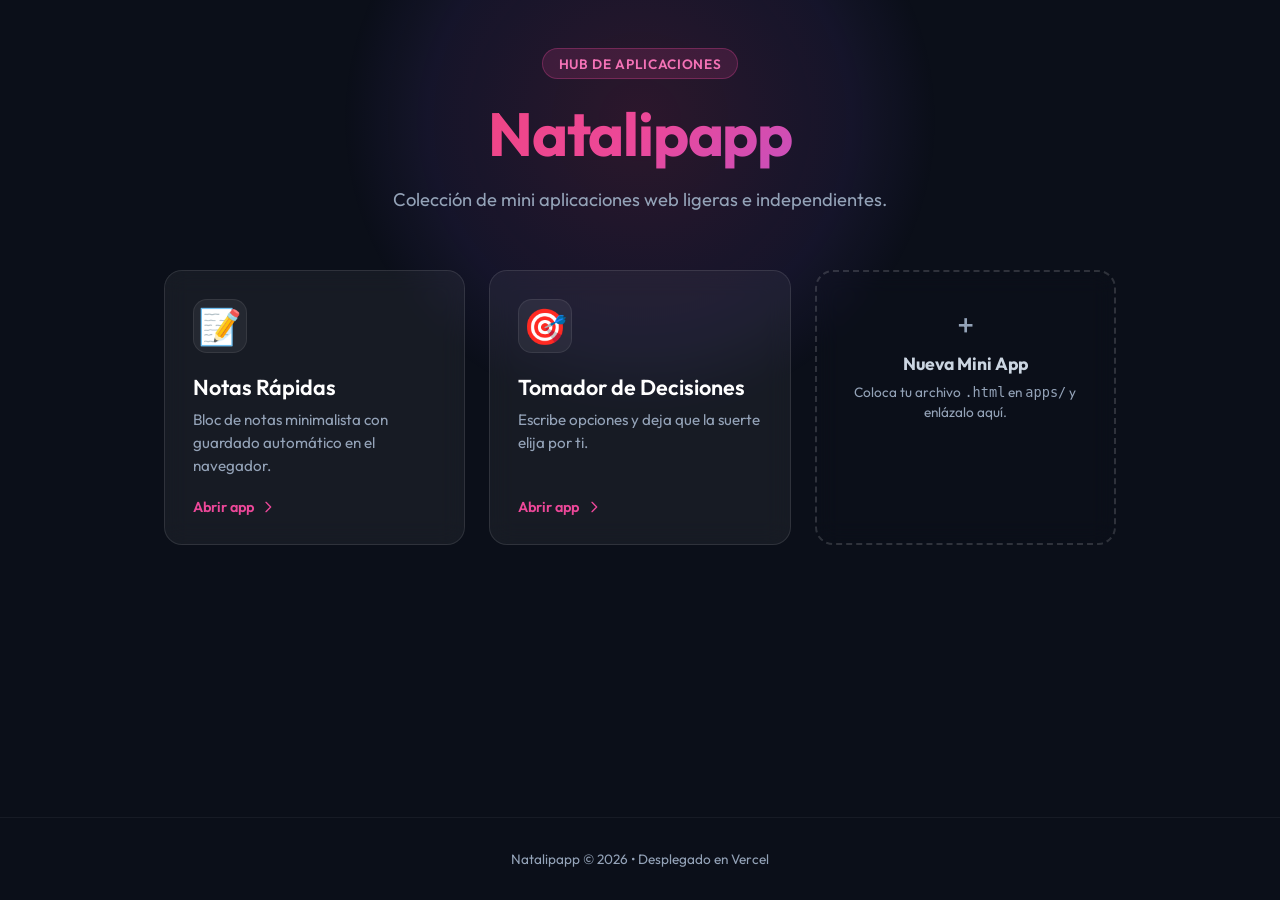
==== index.html @ dc3be876 "Initial commit: Natalipapp hub y primeras mini apps" ====
<!DOCTYPE html>
<html lang="es">
<head>
  <meta charset="UTF-8">
  <meta name="viewport" content="width=device-width, initial-scale=1.0">
  <title>Natalipapp - Hub de Mini Apps</title>
  <link rel="preconnect" href="https://fonts.googleapis.com">
  <link rel="preconnect" href="https://fonts.gstatic.com" crossorigin>
  <link href="https://fonts.googleapis.com/css2?family=Outfit:wght@300;400;600;700&display=swap" rel="stylesheet">
  <style>
    :root {
      --bg: #0b0f19;
      --card-bg: rgba(255, 255, 255, 0.05);
      --card-border: rgba(255, 255, 255, 0.1);
      --card-hover-border: rgba(236, 72, 153, 0.5);
      --accent: #ec4899;
      --accent-gradient: linear-gradient(135deg, #f43f5e 0%, #ec4899 50%, #8b5cf6 100%);
      --text: #f8fafc;
      --text-muted: #94a3b8;
    }

    * {
      box-sizing: border-box;
      margin: 0;
      padding: 0;
    }

    body {
      font-family: 'Outfit', sans-serif;
      background-color: var(--bg);
      color: var(--text);
      min-height: 100vh;
      display: flex;
      flex-direction: column;
      position: relative;
      overflow-x: hidden;
    }

    /* Fondo ambiental */
    body::before {
      content: '';
      position: fixed;
      top: -20%;
      left: 50%;
      transform: translateX(-50%);
      width: 600px;
      height: 600px;
      background: radial-gradient(circle, rgba(236, 72, 153, 0.15) 0%, rgba(139, 92, 246, 0.08) 50%, transparent 70%);
      pointer-events: none;
      z-index: 0;
    }

    .container {
      max-width: 1000px;
      margin: 0 auto;
      padding: 3rem 1.5rem;
      width: 100%;
      z-index: 1;
      flex: 1;
    }

    header {
      text-align: center;
      margin-bottom: 3.5rem;
    }

    .badge {
      display: inline-block;
      padding: 0.35rem 1rem;
      background: rgba(236, 72, 153, 0.15);
      border: 1px solid rgba(236, 72, 153, 0.3);
      color: #f472b6;
      border-radius: 9999px;
      font-size: 0.85rem;
      font-weight: 600;
      letter-spacing: 0.05em;
      text-transform: uppercase;
      margin-bottom: 1rem;
    }

    h1 {
      font-size: clamp(2.5rem, 6vw, 3.8rem);
      font-weight: 700;
      background: var(--accent-gradient);
      -webkit-background-clip: text;
      -webkit-text-fill-color: transparent;
      margin-bottom: 0.8rem;
      letter-spacing: -0.02em;
    }

    p.subtitle {
      color: var(--text-muted);
      font-size: 1.15rem;
      max-width: 550px;
      margin: 0 auto;
      line-height: 1.6;
    }

    .grid {
      display: grid;
      grid-template-columns: repeat(auto-fill, minmax(280px, 1fr));
      gap: 1.5rem;
    }

    .card {
      background: var(--card-bg);
      border: 1px solid var(--card-border);
      border-radius: 18px;
      padding: 1.75rem;
      text-decoration: none;
      color: inherit;
      display: flex;
      flex-direction: column;
      backdrop-filter: blur(12px);
      transition: all 0.25s cubic-bezier(0.16, 1, 0.3, 1);
      position: relative;
      overflow: hidden;
    }

    .card:hover {
      transform: translateY(-4px);
      border-color: var(--card-hover-border);
      box-shadow: 0 16px 32px rgba(236, 72, 153, 0.12);
    }

    .card-icon {
      font-size: 2.2rem;
      margin-bottom: 1.25rem;
      width: 54px;
      height: 54px;
      display: flex;
      align-items: center;
      justify-content: center;
      background: rgba(255, 255, 255, 0.06);
      border-radius: 14px;
      border: 1px solid rgba(255, 255, 255, 0.08);
    }

    .card h2 {
      font-size: 1.35rem;
      font-weight: 600;
      margin-bottom: 0.5rem;
      color: #fff;
    }

    .card p {
      color: var(--text-muted);
      font-size: 0.95rem;
      line-height: 1.5;
      margin-bottom: 1.25rem;
      flex-grow: 1;
    }

    .card-footer {
      display: flex;
      align-items: center;
      gap: 0.4rem;
      color: #ec4899;
      font-weight: 600;
      font-size: 0.9rem;
    }

    .card-footer svg {
      width: 16px;
      height: 16px;
      transition: transform 0.2s ease;
    }

    .card:hover .card-footer svg {
      transform: translateX(4px);
    }

    /* Tarjeta para añadir una nueva app */
    .card.add-card {
      border: 2px dashed rgba(255, 255, 255, 0.15);
      background: transparent;
      align-items: center;
      justify-content: center;
      text-align: center;
      padding: 2rem;
    }

    .card.add-card:hover {
      border-color: rgba(255, 255, 255, 0.4);
      background: rgba(255, 255, 255, 0.02);
      transform: none;
      box-shadow: none;
    }

    .card.add-card .plus-icon {
      font-size: 2rem;
      color: var(--text-muted);
      margin-bottom: 0.5rem;
    }

    footer {
      text-align: center;
      padding: 2rem 1rem;
      color: var(--text-muted);
      font-size: 0.85rem;
      border-top: 1px solid rgba(255, 255, 255, 0.05);
      z-index: 1;
    }
  </style>
</head>
<body>
  <div class="container">
    <header>
      <span class="badge">Hub de Aplicaciones</span>
      <h1>Natalipapp</h1>
      <p class="subtitle">Colección de mini aplicaciones web ligeras e independientes.</p>
    </header>

    <main class="grid">
      <!-- App 1: Notas Rápidas -->
      <a href="apps/notas.html" class="card">
        <div class="card-icon">📝</div>
        <h2>Notas Rápidas</h2>
        <p>Bloc de notas minimalista con guardado automático en el navegador.</p>
        <div class="card-footer">
          Abrir app
          <svg fill="none" stroke="currentColor" viewBox="0 0 24 24"><path stroke-linecap="round" stroke-linejoin="round" stroke-width="2" d="M9 5l7 7-7 7"/></svg>
        </div>
      </a>

      <!-- App 2: Ruleta de Decisiones -->
      <a href="apps/decision.html" class="card">
        <div class="card-icon">🎯</div>
        <h2>Tomador de Decisiones</h2>
        <p>Escribe opciones y deja que la suerte elija por ti.</p>
        <div class="card-footer">
          Abrir app
          <svg fill="none" stroke="currentColor" viewBox="0 0 24 24"><path stroke-linecap="round" stroke-linejoin="round" stroke-width="2" d="M9 5l7 7-7 7"/></svg>
        </div>
      </a>

      <!-- Tarjeta informativa de cómo añadir más -->
      <div class="card add-card">
        <div class="plus-icon">+</div>
        <h3 style="font-size: 1.1rem; margin-bottom: 0.4rem; color: #cbd5e1;">Nueva Mini App</h3>
        <p style="font-size: 0.85rem; margin-bottom: 0;">Coloca tu archivo <code>.html</code> en <code>apps/</code> y enlázalo aquí.</p>
      </div>
    </main>
  </div>

  <footer>
    <p>Natalipapp &copy; 2026 &bull; Desplegado en Vercel</p>
  </footer>
</body>
</html>
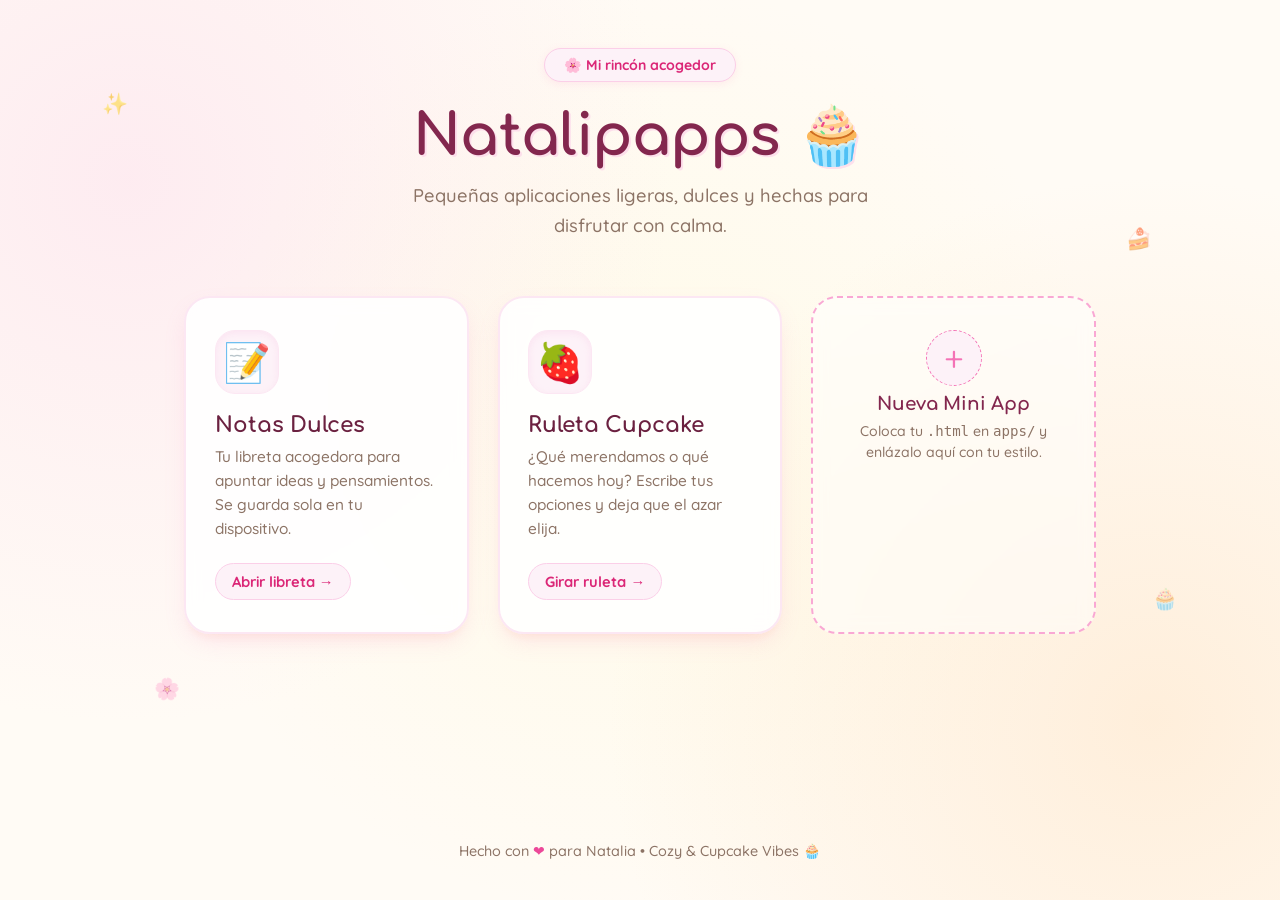
==== commit 0f933692: "Design: Cute, cozy, lofi & cupcake theme" ====
--- a/index.html
+++ b/index.html
@@ -3,20 +3,27 @@
 <head>
   <meta charset="UTF-8">
   <meta name="viewport" content="width=device-width, initial-scale=1.0">
-  <title>Natalipapp - Hub de Mini Apps</title>
+  <title>🧁 Natalipapps — Cozy & Cute Hub</title>
   <link rel="preconnect" href="https://fonts.googleapis.com">
   <link rel="preconnect" href="https://fonts.gstatic.com" crossorigin>
-  <link href="https://fonts.googleapis.com/css2?family=Outfit:wght@300;400;600;700&display=swap" rel="stylesheet">
+  <link href="https://fonts.googleapis.com/css2?family=Comfortaa:wght@400;600;700&family=Quicksand:wght@400;500;600;700&display=swap" rel="stylesheet">
   <style>
     :root {
-      --bg: #0b0f19;
-      --card-bg: rgba(255, 255, 255, 0.05);
-      --card-border: rgba(255, 255, 255, 0.1);
-      --card-hover-border: rgba(236, 72, 153, 0.5);
-      --accent: #ec4899;
-      --accent-gradient: linear-gradient(135deg, #f43f5e 0%, #ec4899 50%, #8b5cf6 100%);
-      --text: #f8fafc;
-      --text-muted: #94a3b8;
+      --bg-cream: #fffbf5;
+      --bg-warm: #fff5ec;
+      --pastel-pink: #fbcfe8;
+      --pastel-rose: #f472b6;
+      --pastel-cream: #fef3c7;
+      --pastel-peach: #fed7aa;
+      --pastel-lavender: #e9d5ff;
+      --pastel-mint: #ccfbf1;
+      --pastel-vanilla: #fef9c3;
+      --text-main: #4a3b32;
+      --text-muted: #8c7365;
+      --card-bg: rgba(255, 255, 255, 0.88);
+      --card-border: #fce7f3;
+      --shadow-cozy: 0 10px 25px -5px rgba(244, 114, 182, 0.18), 0 8px 10px -6px rgba(251, 146, 60, 0.1);
+      --shadow-hover: 0 20px 30px -10px rgba(244, 114, 182, 0.28);
     }
 
     * {
@@ -26,37 +33,42 @@
     }
 
     body {
-      font-family: 'Outfit', sans-serif;
-      background-color: var(--bg);
-      color: var(--text);
+      font-family: 'Quicksand', sans-serif;
+      background-color: var(--bg-cream);
+      background-image: 
+        radial-gradient(circle at 10% 20%, rgba(251, 207, 232, 0.35) 0%, transparent 40%),
+        radial-gradient(circle at 90% 80%, rgba(254, 215, 170, 0.35) 0%, transparent 40%),
+        radial-gradient(circle at 50% 50%, rgba(254, 249, 195, 0.25) 0%, transparent 60%);
+      color: var(--text-main);
       min-height: 100vh;
       display: flex;
       flex-direction: column;
+      overflow-x: hidden;
       position: relative;
-      overflow-x: hidden;
-    }
-
-    /* Fondo ambiental */
-    body::before {
-      content: '';
-      position: fixed;
-      top: -20%;
-      left: 50%;
-      transform: translateX(-50%);
-      width: 600px;
-      height: 600px;
-      background: radial-gradient(circle, rgba(236, 72, 153, 0.15) 0%, rgba(139, 92, 246, 0.08) 50%, transparent 70%);
+    }
+
+    /* Pequeños detalles flotantes de fondo */
+    .sparkle {
+      position: absolute;
       pointer-events: none;
-      z-index: 0;
+      opacity: 0.55;
+      animation: floatSparkle 6s ease-in-out infinite alternate;
+      font-size: 1.3rem;
+      user-select: none;
+    }
+    @keyframes floatSparkle {
+      0% { transform: translateY(0px) rotate(0deg); }
+      100% { transform: translateY(-14px) rotate(15deg); }
     }
 
     .container {
-      max-width: 1000px;
+      max-width: 960px;
       margin: 0 auto;
-      padding: 3rem 1.5rem;
+      padding: 3rem 1.5rem 2rem;
       width: 100%;
-      z-index: 1;
       flex: 1;
+      position: relative;
+      z-index: 2;
     }
 
     header {
@@ -65,186 +77,235 @@
     }
 
     .badge {
-      display: inline-block;
-      padding: 0.35rem 1rem;
-      background: rgba(236, 72, 153, 0.15);
-      border: 1px solid rgba(236, 72, 153, 0.3);
-      color: #f472b6;
-      border-radius: 9999px;
-      font-size: 0.85rem;
-      font-weight: 600;
-      letter-spacing: 0.05em;
-      text-transform: uppercase;
-      margin-bottom: 1rem;
+      display: inline-flex;
+      align-items: center;
+      gap: 0.5rem;
+      padding: 0.45rem 1.2rem;
+      background: #fdf2f8;
+      border: 1.5px solid #fbcfe8;
+      color: #db2777;
+      border-radius: 999px;
+      font-size: 0.88rem;
+      font-weight: 700;
+      margin-bottom: 1.2rem;
+      box-shadow: 0 2px 8px rgba(244, 114, 182, 0.12);
     }
 
     h1 {
-      font-size: clamp(2.5rem, 6vw, 3.8rem);
+      font-family: 'Comfortaa', cursive;
+      font-size: clamp(2.4rem, 6vw, 3.6rem);
       font-weight: 700;
-      background: var(--accent-gradient);
-      -webkit-background-clip: text;
-      -webkit-text-fill-color: transparent;
+      color: #83274e;
       margin-bottom: 0.8rem;
-      letter-spacing: -0.02em;
-    }
-
-    p.subtitle {
+      letter-spacing: -0.01em;
+      text-shadow: 2px 2px 0px rgba(251, 207, 232, 0.6);
+    }
+
+    .tagline {
+      font-size: 1.15rem;
       color: var(--text-muted);
-      font-size: 1.15rem;
-      max-width: 550px;
+      max-width: 520px;
       margin: 0 auto;
       line-height: 1.6;
+      font-weight: 500;
     }
 
     .grid {
       display: grid;
       grid-template-columns: repeat(auto-fill, minmax(280px, 1fr));
-      gap: 1.5rem;
+      gap: 1.8rem;
     }
 
     .card {
       background: var(--card-bg);
-      border: 1px solid var(--card-border);
-      border-radius: 18px;
-      padding: 1.75rem;
+      border: 2px solid var(--card-border);
+      border-radius: 26px;
+      padding: 2rem 1.8rem;
       text-decoration: none;
       color: inherit;
       display: flex;
       flex-direction: column;
-      backdrop-filter: blur(12px);
-      transition: all 0.25s cubic-bezier(0.16, 1, 0.3, 1);
+      backdrop-filter: blur(8px);
+      box-shadow: var(--shadow-cozy);
+      transition: all 0.3s cubic-bezier(0.34, 1.56, 0.64, 1);
       position: relative;
       overflow: hidden;
     }
 
+    .card::before {
+      content: '';
+      position: absolute;
+      top: 0;
+      left: 0;
+      right: 0;
+      height: 6px;
+      background: linear-gradient(90deg, #fbcfe8, #fed7aa, #e9d5ff);
+      opacity: 0;
+      transition: opacity 0.3s ease;
+    }
+
     .card:hover {
-      transform: translateY(-4px);
-      border-color: var(--card-hover-border);
-      box-shadow: 0 16px 32px rgba(236, 72, 153, 0.12);
+      transform: translateY(-6px) scale(1.02);
+      border-color: #f472b6;
+      box-shadow: var(--shadow-hover);
+    }
+
+    .card:hover::before {
+      opacity: 1;
     }
 
     .card-icon {
-      font-size: 2.2rem;
-      margin-bottom: 1.25rem;
-      width: 54px;
-      height: 54px;
+      font-size: 2.4rem;
+      margin-bottom: 1.2rem;
+      width: 64px;
+      height: 64px;
       display: flex;
       align-items: center;
       justify-content: center;
-      background: rgba(255, 255, 255, 0.06);
-      border-radius: 14px;
-      border: 1px solid rgba(255, 255, 255, 0.08);
+      background: #fdf2f8;
+      border-radius: 20px;
+      box-shadow: inset 0 2px 6px rgba(251, 207, 232, 0.4);
+      border: 1px solid #fce7f3;
+      transition: transform 0.3s ease;
+    }
+
+    .card:hover .card-icon {
+      transform: rotate(8deg) scale(1.1);
     }
 
     .card h2 {
+      font-family: 'Comfortaa', cursive;
       font-size: 1.35rem;
-      font-weight: 600;
+      font-weight: 700;
+      color: #6b2140;
       margin-bottom: 0.5rem;
-      color: #fff;
     }
 
     .card p {
       color: var(--text-muted);
-      font-size: 0.95rem;
-      line-height: 1.5;
-      margin-bottom: 1.25rem;
+      font-size: 0.96rem;
+      line-height: 1.55;
+      margin-bottom: 1.4rem;
       flex-grow: 1;
+      font-weight: 500;
     }
 
     .card-footer {
-      display: flex;
+      display: inline-flex;
       align-items: center;
       gap: 0.4rem;
-      color: #ec4899;
-      font-weight: 600;
-      font-size: 0.9rem;
-    }
-
-    .card-footer svg {
-      width: 16px;
-      height: 16px;
-      transition: transform 0.2s ease;
-    }
-
-    .card:hover .card-footer svg {
-      transform: translateX(4px);
+      color: #db2777;
+      font-weight: 700;
+      font-size: 0.92rem;
+      padding: 0.5rem 1rem;
+      background: #fdf2f8;
+      border-radius: 999px;
+      align-self: flex-start;
+      border: 1px solid #fbcfe8;
+      transition: all 0.2s;
+    }
+
+    .card:hover .card-footer {
+      background: #db2777;
+      color: #fff;
     }
 
     /* Tarjeta para añadir una nueva app */
     .card.add-card {
-      border: 2px dashed rgba(255, 255, 255, 0.15);
-      background: transparent;
+      border: 2px dashed #f9a8d4;
+      background: rgba(255, 255, 255, 0.5);
       align-items: center;
       justify-content: center;
       text-align: center;
-      padding: 2rem;
+      box-shadow: none;
     }
 
     .card.add-card:hover {
-      border-color: rgba(255, 255, 255, 0.4);
-      background: rgba(255, 255, 255, 0.02);
-      transform: none;
-      box-shadow: none;
+      background: rgba(253, 242, 248, 0.8);
+      border-color: #ec4899;
+      transform: translateY(-3px);
     }
 
     .card.add-card .plus-icon {
-      font-size: 2rem;
-      color: var(--text-muted);
+      font-size: 2.2rem;
+      color: #f472b6;
       margin-bottom: 0.5rem;
+      background: #fdf2f8;
+      width: 56px;
+      height: 56px;
+      border-radius: 50%;
+      display: flex;
+      align-items: center;
+      justify-content: center;
+      border: 1.5px dashed #f472b6;
     }
 
     footer {
       text-align: center;
-      padding: 2rem 1rem;
+      padding: 2.5rem 1rem;
       color: var(--text-muted);
-      font-size: 0.85rem;
-      border-top: 1px solid rgba(255, 255, 255, 0.05);
-      z-index: 1;
+      font-size: 0.9rem;
+      font-weight: 500;
+    }
+
+    footer span.heart {
+      color: #ec4899;
+      animation: heartbeat 1.6s infinite;
+      display: inline-block;
+    }
+
+    @keyframes heartbeat {
+      0%, 100% { transform: scale(1); }
+      50% { transform: scale(1.25); }
     }
   </style>
 </head>
 <body>
+  <!-- Sparkles lo-fi decorativos -->
+  <div class="sparkle" style="top: 10%; left: 8%;">✨</div>
+  <div class="sparkle" style="top: 25%; right: 10%; animation-delay: 1.5s;">🍰</div>
+  <div class="sparkle" style="top: 75%; left: 12%; animation-delay: 3s;">🌸</div>
+  <div class="sparkle" style="top: 65%; right: 8%; animation-delay: 2s;">🧁</div>
+
   <div class="container">
     <header>
-      <span class="badge">Hub de Aplicaciones</span>
-      <h1>Natalipapp</h1>
-      <p class="subtitle">Colección de mini aplicaciones web ligeras e independientes.</p>
+      <div class="badge">🌸 Mi rincón acogedor</div>
+      <h1>Natalipapps 🧁</h1>
+      <p class="tagline">Pequeñas aplicaciones ligeras, dulces y hechas para disfrutar con calma.</p>
     </header>
 
     <main class="grid">
       <!-- App 1: Notas Rápidas -->
       <a href="apps/notas.html" class="card">
         <div class="card-icon">📝</div>
-        <h2>Notas Rápidas</h2>
-        <p>Bloc de notas minimalista con guardado automático en el navegador.</p>
+        <h2>Notas Dulces</h2>
+        <p>Tu libreta acogedora para apuntar ideas y pensamientos. Se guarda sola en tu dispositivo.</p>
         <div class="card-footer">
-          Abrir app
-          <svg fill="none" stroke="currentColor" viewBox="0 0 24 24"><path stroke-linecap="round" stroke-linejoin="round" stroke-width="2" d="M9 5l7 7-7 7"/></svg>
+          Abrir libreta &rarr;
         </div>
       </a>
 
       <!-- App 2: Ruleta de Decisiones -->
       <a href="apps/decision.html" class="card">
-        <div class="card-icon">🎯</div>
-        <h2>Tomador de Decisiones</h2>
-        <p>Escribe opciones y deja que la suerte elija por ti.</p>
+        <div class="card-icon">🍓</div>
+        <h2>Ruleta Cupcake</h2>
+        <p>¿Qué merendamos o qué hacemos hoy? Escribe tus opciones y deja que el azar elija.</p>
         <div class="card-footer">
-          Abrir app
-          <svg fill="none" stroke="currentColor" viewBox="0 0 24 24"><path stroke-linecap="round" stroke-linejoin="round" stroke-width="2" d="M9 5l7 7-7 7"/></svg>
+          Girar ruleta &rarr;
         </div>
       </a>
 
       <!-- Tarjeta informativa de cómo añadir más -->
       <div class="card add-card">
         <div class="plus-icon">+</div>
-        <h3 style="font-size: 1.1rem; margin-bottom: 0.4rem; color: #cbd5e1;">Nueva Mini App</h3>
-        <p style="font-size: 0.85rem; margin-bottom: 0;">Coloca tu archivo <code>.html</code> en <code>apps/</code> y enlázalo aquí.</p>
+        <h3 style="font-family: 'Comfortaa'; font-size: 1.15rem; color: #83274e; margin-bottom: 0.4rem;">Nueva Mini App</h3>
+        <p style="font-size: 0.88rem; margin-bottom: 0;">Coloca tu <code>.html</code> en <code>apps/</code> y enlázalo aquí con tu estilo.</p>
       </div>
     </main>
   </div>
 
   <footer>
-    <p>Natalipapp &copy; 2026 &bull; Desplegado en Vercel</p>
+    <p>Hecho con <span class="heart">❤</span> para Natalia &bull; Cozy & Cupcake Vibes 🧁</p>
   </footer>
 </body>
 </html>
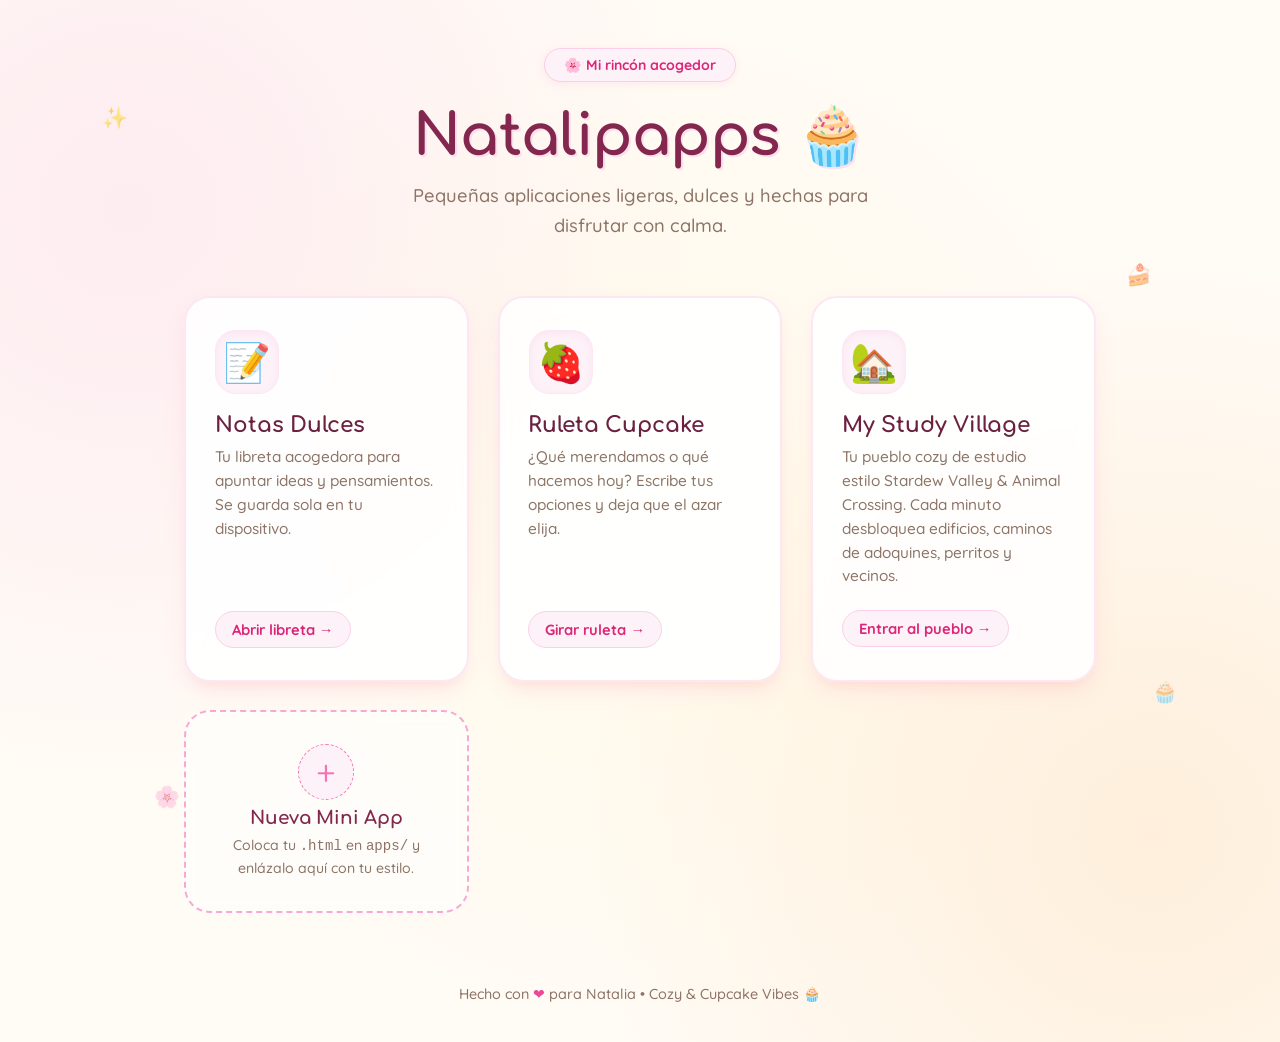
==== commit 2a9849b8: "Refactor My Study Village: modular architecture, Stardew/Animal Crossing cozy aesthetic with mossy s" ====
--- a/index.html
+++ b/index.html
@@ -295,6 +295,16 @@
         </div>
       </a>
 
+      <!-- App 3: My Study Village -->
+      <a href="apps/my_study_village.html" class="card">
+        <div class="card-icon">🏡</div>
+        <h2>My Study Village</h2>
+        <p>Tu pueblo cozy de estudio estilo Stardew Valley & Animal Crossing. Cada minuto desbloquea edificios, caminos de adoquines, perritos y vecinos.</p>
+        <div class="card-footer">
+          Entrar al pueblo &rarr;
+        </div>
+      </a>
+
       <!-- Tarjeta informativa de cómo añadir más -->
       <div class="card add-card">
         <div class="plus-icon">+</div>
